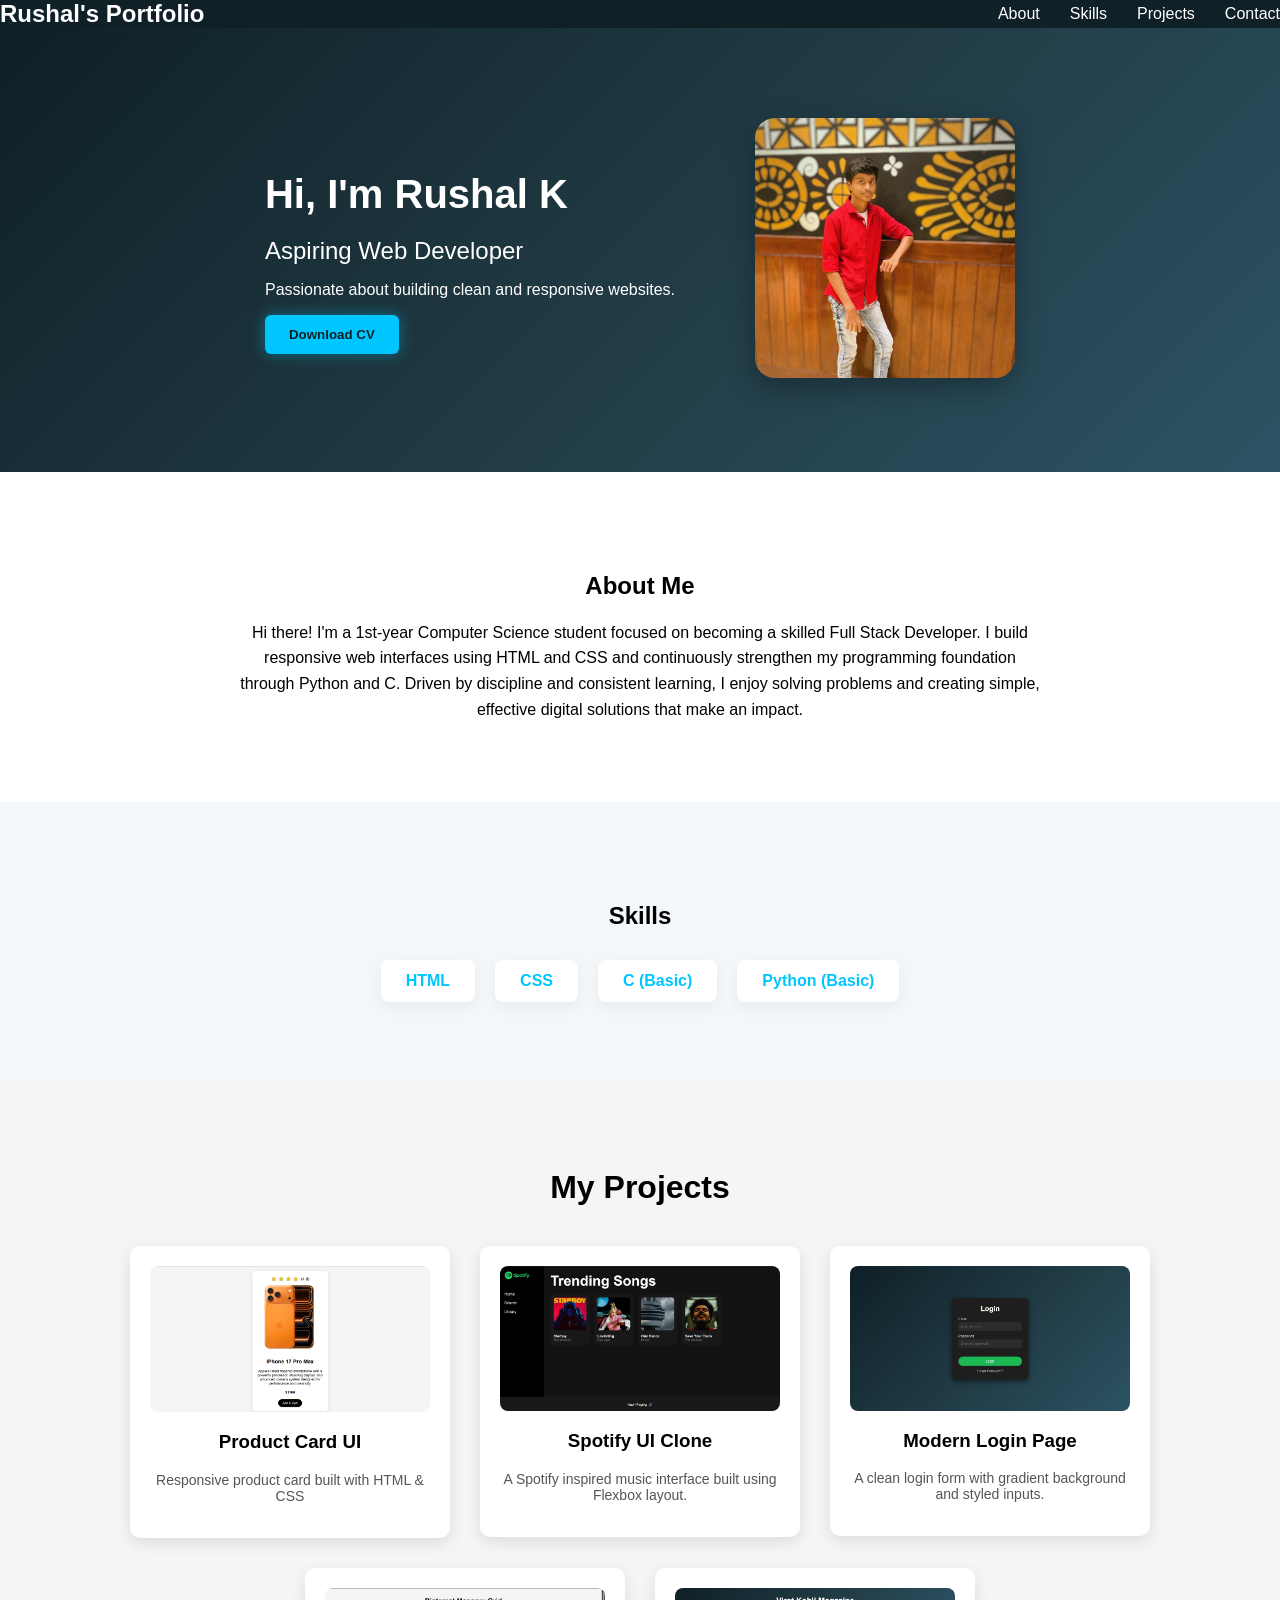
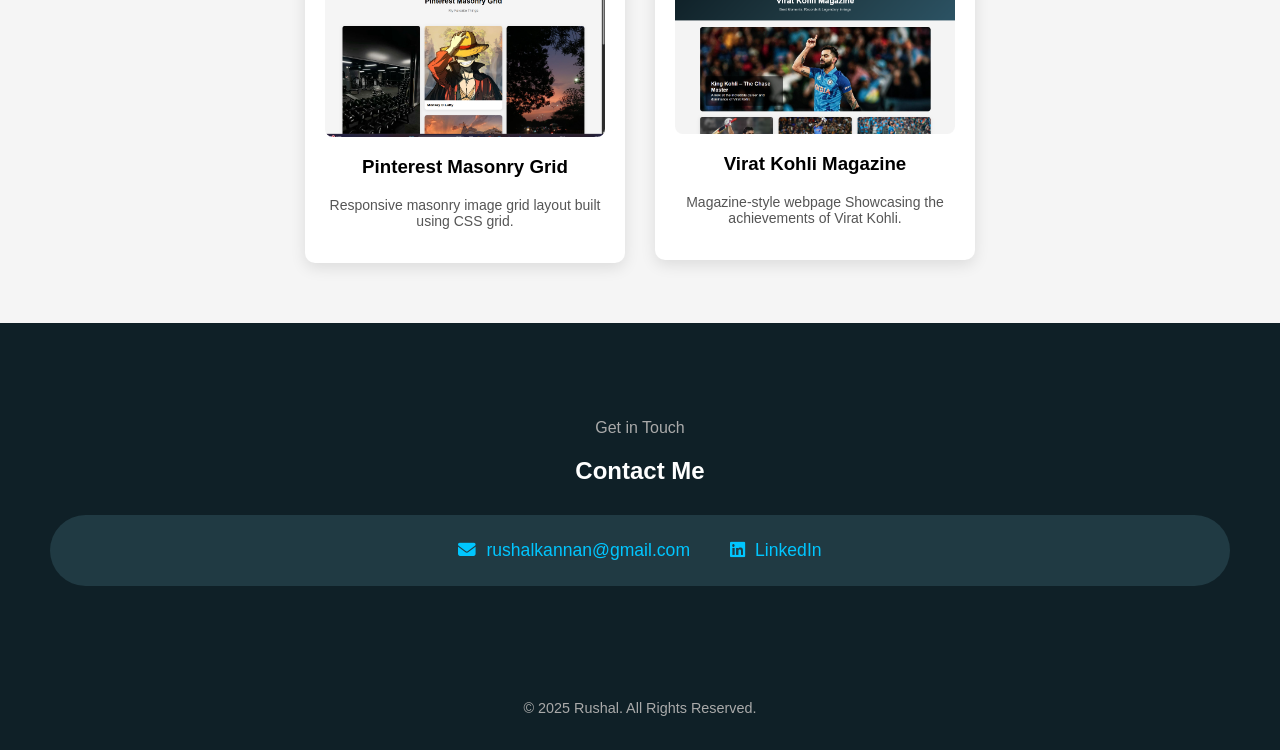
==== index.html @ 4afa9733 "Add files via upload" ====
<!DOCTYPE html>
<html lang="en">
<head>
    <meta charset="UTF-8">
    <meta name="viewport" content="width=device-width, initial-scale=1.0">
    <title>Rushal's Portfolio</title>
    <link rel="stylesheet" href="style.css">
    <link rel="stylesheet" href="https://cdnjs.cloudflare.com/ajax/libs/font-awesome/6.5.0/css/all.min.css">
</head>
<body>
    <nav>
        <h2>Rushal's Portfolio</h2>
        <ul>
            <li><a href="#about">About</a></li>
            <li><a href="#skills">Skills</a></li>
            <li><a href="#projects">Projects</a></li>
            <li><a href="#contact">Contact</a></li>
        </ul>
    </nav>
<header class="hero">
    <div class="hero-text">
        <h1>Hi, I'm Rushal K</h1>
        <h2>Aspiring Web Developer</h2>
        <p>Passionate about building clean and responsive websites.</p>
        <a href="Rushal_CV.pdf" download>
        <button>Download CV</button>
        </a>
    </div>

    <div class="hero-image">
        <img src="pfp.jpeg" alt="Profile">
    </div>
</header>
<section id="about" class="about">
    <h2>About Me</h2>
        <div class="about-text">
            <p>
                Hi there! I'm a 1st-year Computer Science student focused on becoming a skilled Full Stack Developer.
                I build responsive web interfaces using HTML and CSS and continuously strengthen my programming
                foundation through Python and C. Driven by discipline and consistent learning, I enjoy solving problems and creating simple,
                effective digital solutions that make an impact.
            </p>
        </div>
    </div>
</section>    
<section id="skills" class="skills">
        <h2>Skills</h2>
        <div class="skills-box">
            <div>HTML</div>
            <div>CSS</div>
            <div>C (Basic)</div>
            <div>Python (Basic)</div>
        </div>
    </section>
    <section id="projects" class="projects">
        <h2> My Projects</h2>
        <div class="project-container">
            <a href="Projects/Product Card/index.html" target="_blank">
                <div class="card">
                    <img src="img/product.png" alt="Product Card">
                    <h3>Product Card UI</h3>
                    <p>Responsive product card built with HTML & CSS</p>
                </div>
            </a>
            <a href="Projects/Spotify UI Clone/index.html" target="_blank">
                <div class="card">
                    <img src="img/spotify.png" alt="Spotify UI Clone">
                    <h3>Spotify UI Clone</h3>
                    <p>A Spotify inspired music interface built using Flexbox layout.</p>
                </div>
            </a>
            <a href="Projects/Login Page/index.html" target="_blank">
                <div class="card">
                    <img src="img/login.png" alt="Login Page">
                    <h3>Modern Login Page</h3>
                    <p>A clean login form with gradient background and styled inputs.</p>
                </div>
            </a>
            <a href="Projects/Pinterest Masonry Grid/index.html" target="_blank">
                <div class="card">
                    <img src="img/pinterest masonry.png" alt="Pinterest Masonry">
                    <h3>Pinterest Masonry Grid</h3>
                    <p>Responsive masonry image grid layout built using CSS grid.</p>
                </div>
            </a>
            <a href="Projects/Kohli Magazine/index.html" target="_blank">
                <div class="card">
                    <img src="img/kohli magazine.png" alt="Kohli Magazine">
                    <h3>Virat Kohli Magazine</h3>
                    <p>Magazine-style webpage Showcasing the achievements of Virat Kohli.</p>
                </div>
            </a>
        </div>
    </section>
    <section id="contact" class="contact">
    <p class="contact-subtitle">Get in Touch</p>
    <h1>Contact Me</h1>
    <div class="contact-box">
        <div class="contact-item">
            <i class="fa-solid fa-envelope"></i>
            <a href="mailto:rushalkannan@gmail.com">
                rushalkannan@gmail.com
            </a>
        </div>
        <div class="contact-item">
            <i class="fa-brands fa-linkedin"></i>
            <a href="https://www.linkedin.com/in/rushal-kannan-a115113a9/" target="_blank">
                LinkedIn
            </a>
        </div>
    </div>
</section>
<footer>
    <p>© 2025 Rushal. All Rights Reserved.</p>
</footer>
</body>
</html>
---- style.css ----
/* ===============================
   GLOBAL
================================= */
html {
    scroll-behavior: smooth;
}

body {
    margin: 0;
    font-family: 'Segoe UI', sans-serif;
    background: #f4f7fa;
    color: black;
}

/* ===============================
   NAVBAR
================================= */
nav {
    display: flex;
    justify-content: space-between;
    padding: 18px 50x;
    align-items: center;
    background: #0f2027;
    z-index: 1000;
}

nav h2 {
    color: white;
    margin: 0;
}

nav ul {
    display: flex;
    gap: 30px;
    list-style: none;
    margin: 0;
    padding: 0;
}

nav ul li a {
    text-decoration: none;
    color: white;
    transition: 0.3s;
    font-weight: 500;
}

nav ul li a:hover {
    color: #00c6ff;
}

/* ===============================
   HERO SECTION
================================= */
.hero {
    display: flex;
    justify-content: center;
    align-items: center;
    gap: 80px;
    padding: 90px 60px;
    background: linear-gradient(135deg, #0f2027, #203a43, #2c5364);
    color: white;
    flex-wrap: wrap;
}

.hero-text {
    max-width: 500px;
}

.hero-text h1 {
    font-size: 2.5rem;
    margin-bottom: 10px;
}

.hero-text h2 {
    font-weight: 400;
    margin-bottom: 15px;
}

.hero-text button {
    padding: 12px 24px;
    border: none;
    background: #00c6ff;
    color: #0f2027;
    border-radius: 6px;
    cursor: pointer;
    font-weight: 600;
    transition: 0.3s;
    box-shadow: 0 0 15px rgba(0,198,255,0.4);
}

.hero-text button:hover {
    background: white;
    color: #0f2027;
}

.hero-image img {
    width: 260px;
    border-radius: 20px;
    box-shadow: 0 10px 30px rgba(0,0,0,0.3);
}

/* ===============================
   SECTION GENERAL
================================= */
section {
    padding: 80px 50px;
}

/* ===============================
   ABOUT
================================= */
.about {
    background: white;
    text-align: center;
}

.about p {
    max-width: 800px;
    margin: auto;
    line-height: 1.6;
}

/* ===============================
   SKILLS
================================= */
.skills {
    background: #f4f7fa;
    text-align: center;
}

.skills-box {
    display: flex;
    justify-content: center;
    gap: 20px;
    flex-wrap: wrap;
    margin-top: 30px;
}

.skills-box div {
    background: white;
    padding: 12px 25px;
    border-radius: 8px;
    color: #00c6ff;
    font-weight: 600;
    box-shadow: 0 5px 15px rgba(0,0,0,0.05);
    transition: 0.3s;
}

.skills-box div:hover {
    background: #00c6ff;
    color: #0f2027;
}

/* ===============================
   PROJECTS
================================= */
.projects {
    padding: 60px 10%;
    background: #f5f5f5;
    text-align: center;
}

.projects h2{
    font-size: 32px;
    margin-bottom: 40px;
}

.project-container {
    display: flex;
    justify-content: center;
    gap: 30px;
    flex-wrap: wrap;
}
.project-container a{
    text-decoration: none;
    color: inherit;
}
.card img{
    width: 100%;
    border-radius: 8px;
}

.card {
    background: white;
    padding: 20px;
    width: 280px;
    border-radius: 10px;
    box-shadow: 0 5px 15px rgba(0,0,0,0.1);
    transition: 0.3s;
}

.card:hover {
    transform: translateY(-5px);
}

.card h3{
    margin-top: 15px;
}

.card p{
    font-size: 14px;
    color: #555;
    margin-top: 8px;
}

/* ===============================
   CONTACT
================================= */
.contact {
    background: #0f2027;
    color: white;
    text-align: center;
}

.contact-subtitle {
    color: #aaa;
}

.contact-box {
    display: flex;
    justify-content: center;
    align-items: center;
    gap: 40px;
    background: #203a43;
    padding: 25px 50px;
    border-radius: 40px;
    margin-top: 30px;
    flex-wrap: wrap;
}

.contact-item {
    display: flex;
    align-items: center;
    gap: 10px;
    font-size: 1.1rem;
}

.contact-item i {
    color: #00c6ff;
}

.contact-item a {
    text-decoration: none;
    color: #00c6ff;
    font-weight: 500;
}

.contact-item a:hover {
    text-decoration: underline;
}

/* ===============================
   FOOTER
================================= */
footer {
    background: #0f2027;
    color: #aaa;
    text-align: center;
    padding: 20px;
    font-size: 0.9rem;
}
/* =============================== */
/*        MOBILE RESPONSIVE        */
/* =============================== */
@media (max-width: 768px) {

    /* ===== NAVBAR ===== */
    nav {
        padding: 10px 15px;
        flex-direction: row;      /* keep horizontal */
        align-items: center;
    }

    nav h2 {
        font-size: 18px;
    }

    nav ul {
        display: flex;
        flex-direction: row;      /* keep horizontal */
        justify-content: flex-end;
    }

    nav ul li {
        margin-left: 12px;
    }

    nav ul li a {
        font-size: 14px;
    }

    /* ===== HERO ===== */
    .hero {
        flex-direction: column;
        text-align: center;
        padding: 50px 20px;
    }

    .hero-text h1 {
        font-size: 26px;
    }

    .hero-text h2 {
        font-size: 18px;
    }

    .hero-text p {
        font-size: 14px;
    }

    .hero img {
        width: 80%;
        margin-top: 25px;
    }

    /* ===== SECTIONS ===== */
    section {
        padding: 40px 20px;
    }

}
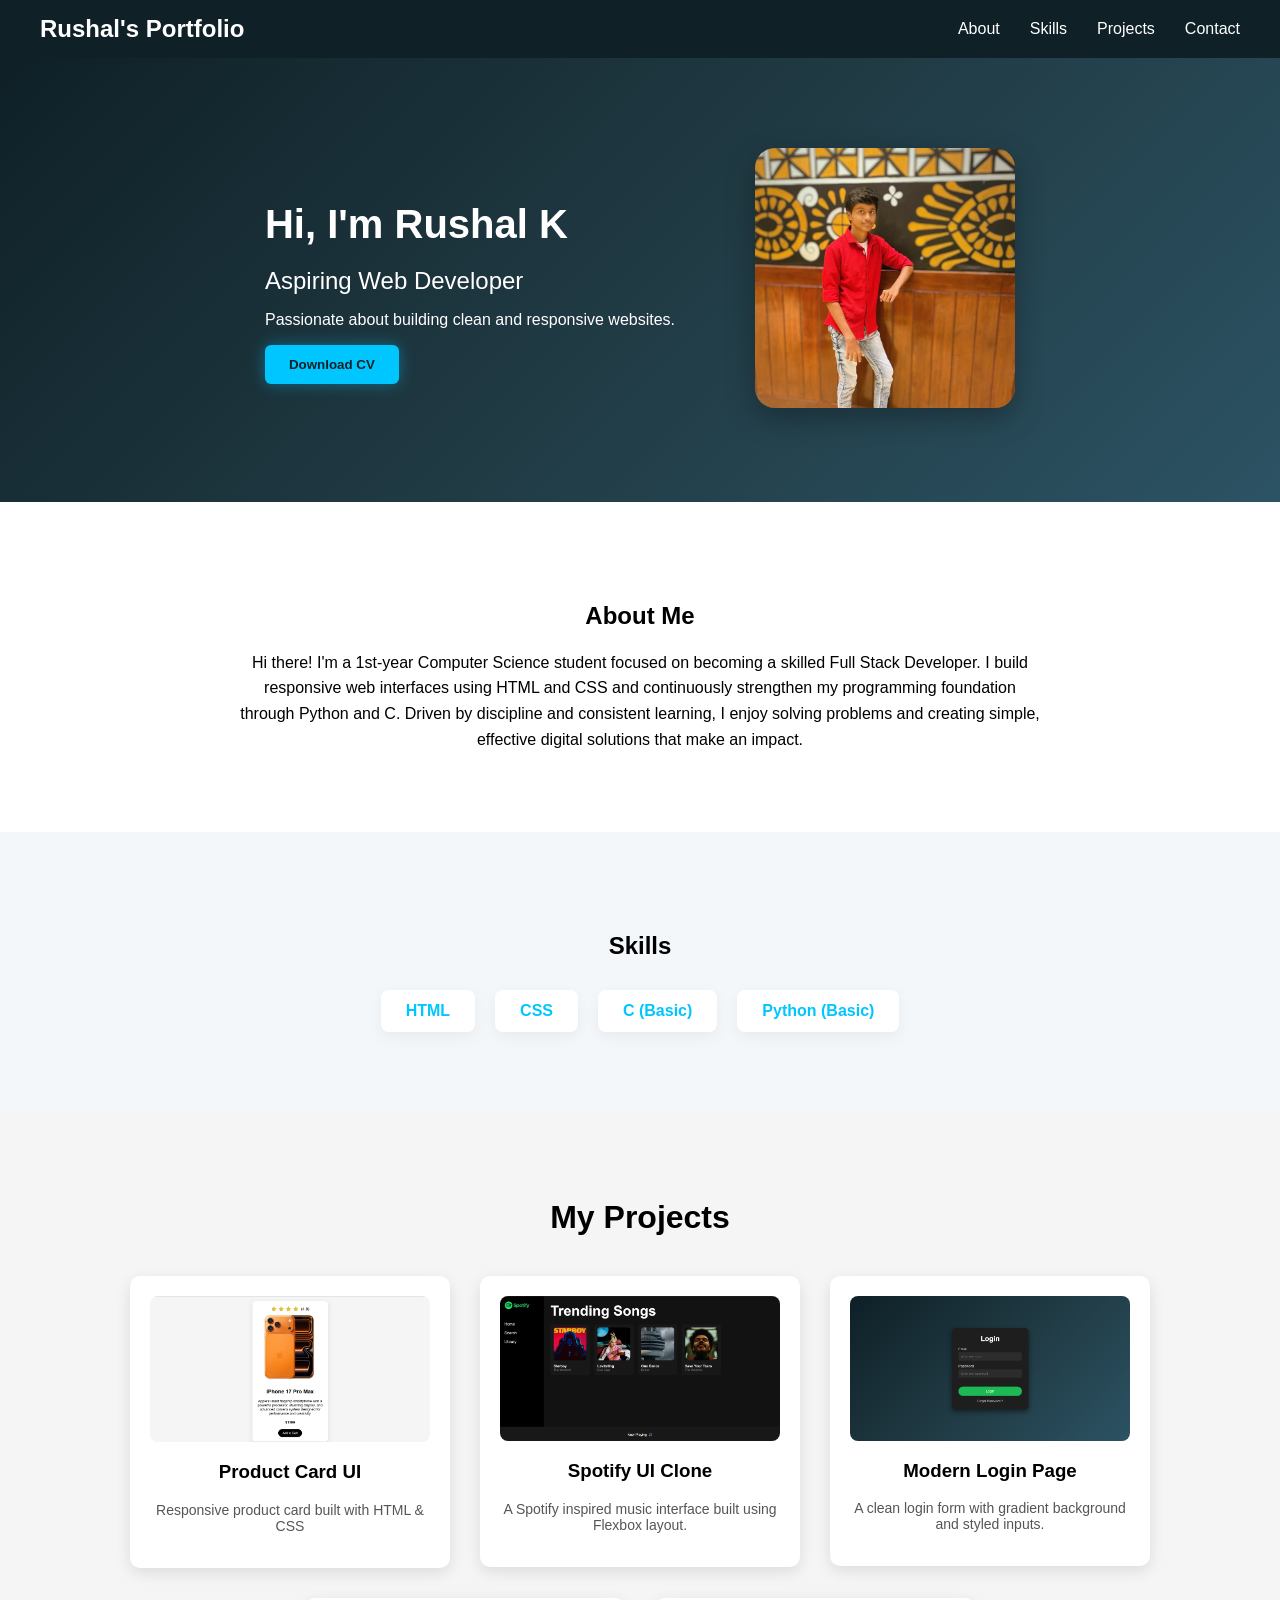
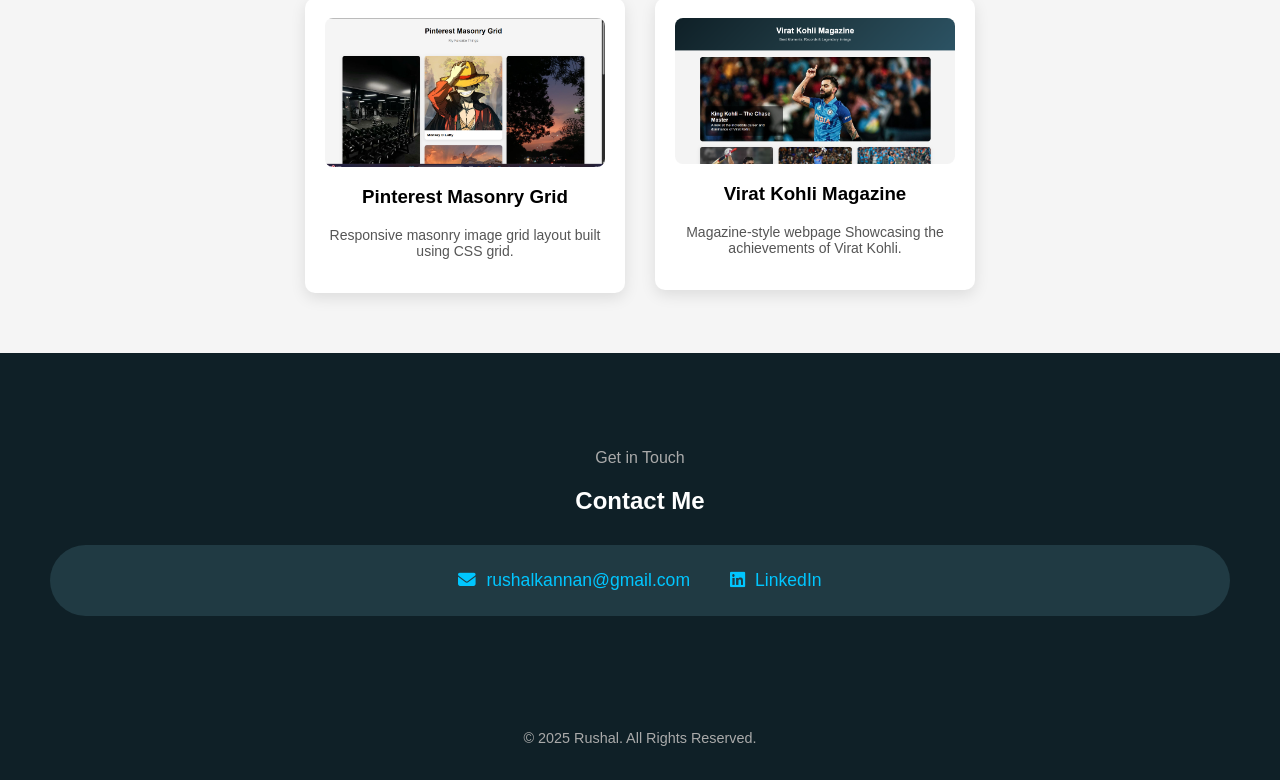
==== commit e4cf17e9: "Add files via upload" ====
--- a/index.html
+++ b/index.html
@@ -9,6 +9,7 @@
 </head>
 <body>
     <nav>
+        <div class="nav-container">
         <h2>Rushal's Portfolio</h2>
         <ul>
             <li><a href="#about">About</a></li>
@@ -16,6 +17,7 @@
             <li><a href="#projects">Projects</a></li>
             <li><a href="#contact">Contact</a></li>
         </ul>
+        </div>
     </nav>
 <header class="hero">
     <div class="hero-text">
--- a/style.css
+++ b/style.css
@@ -15,15 +15,18 @@
 /* ===============================
    NAVBAR
 ================================= */
-nav {
+.nav-container {
     display: flex;
     justify-content: space-between;
-    padding: 18px 50x;
+    padding: 15px 20px;
     align-items: center;
+    margin: 0 auto;
+    max-width: 1200px;
+}
+nav{
+    width: 100%;
     background: #0f2027;
-    z-index: 1000;
-}
-
+}
 nav h2 {
     color: white;
     margin: 0;
@@ -266,9 +269,12 @@
 
     /* ===== NAVBAR ===== */
     nav {
-        padding: 10px 15px;
         flex-direction: row;      /* keep horizontal */
         align-items: center;
+    }
+
+    .nav-container{
+        padding: 10px 15px;
     }
 
     nav h2 {
@@ -278,7 +284,8 @@
     nav ul {
         display: flex;
         flex-direction: row;      /* keep horizontal */
-        justify-content: flex-end;
+        gap: 20px;
+        padding-right: 20px;
     }
 
     nav ul li {
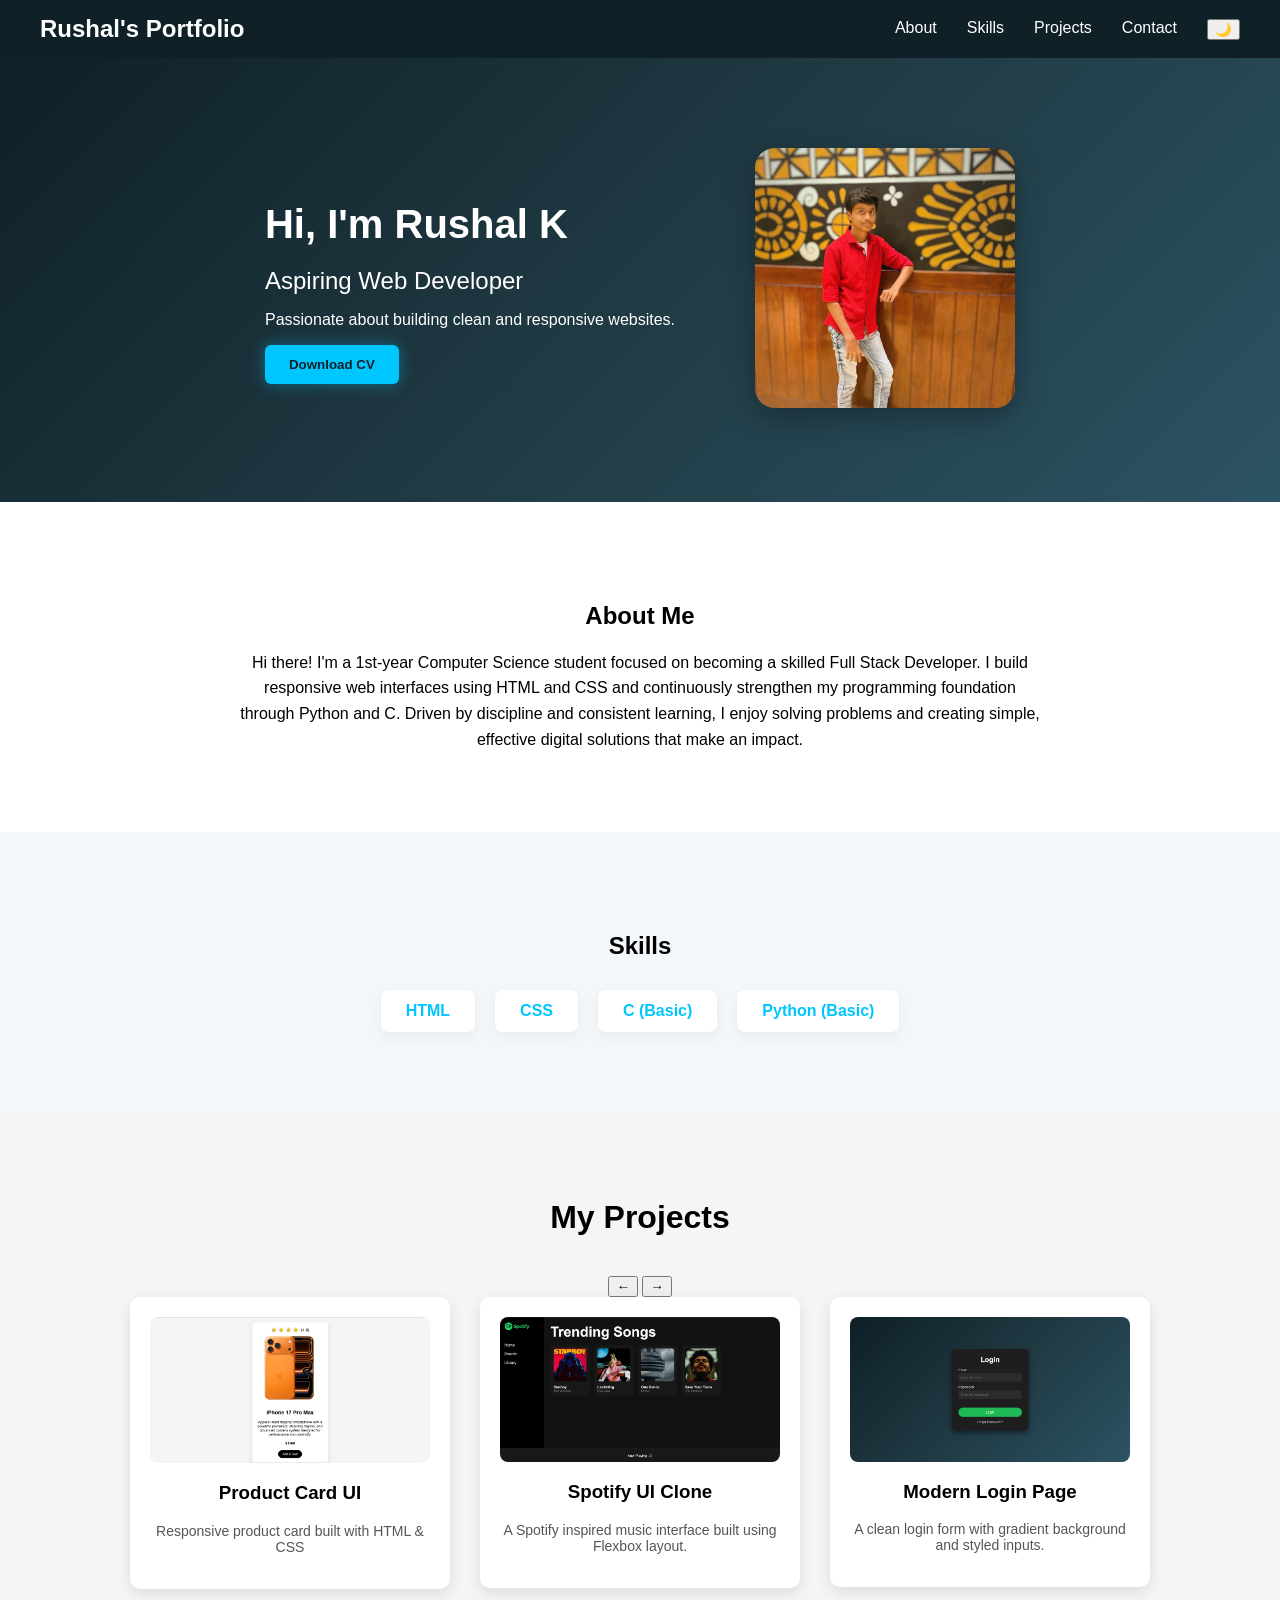
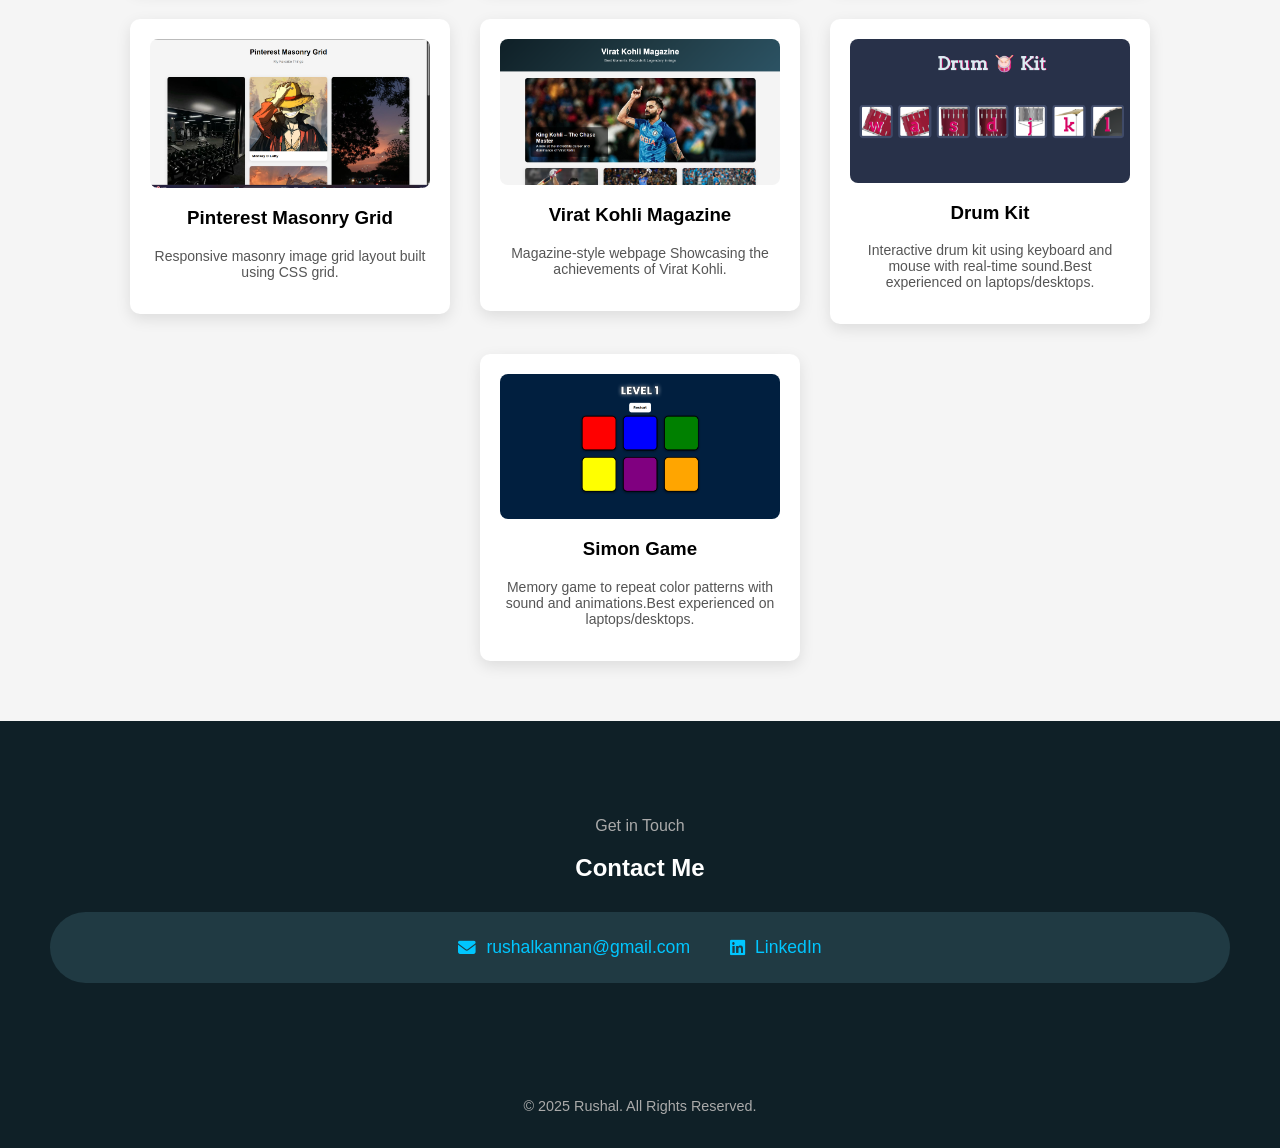
==== commit 917a3fce: "Add files via upload" ====
--- a/index.html
+++ b/index.html
@@ -16,6 +16,7 @@
             <li><a href="#skills">Skills</a></li>
             <li><a href="#projects">Projects</a></li>
             <li><a href="#contact">Contact</a></li>
+            <li><button id="theme-toggle">🌙</button></li>
         </ul>
         </div>
     </nav>
@@ -55,7 +56,13 @@
         </div>
     </section>
     <section id="projects" class="projects">
-        <h2> My Projects</h2>
+        <div class="projects-header">
+            <h2>My Projects</h2>
+            <div class="scroll-buttons">
+                <button id="left-btn">←</button>
+                <button id="right-btn">→</button>
+            </div>
+        </div>
         <div class="project-container">
             <a href="Projects/Product Card/index.html" target="_blank">
                 <div class="card">
@@ -92,6 +99,20 @@
                     <p>Magazine-style webpage Showcasing the achievements of Virat Kohli.</p>
                 </div>
             </a>
+            <a href="Projects/Drum Kit/index.html" target="_blank">
+                <div class="card">
+                    <img src="img/drum kit.png" alt="Drum Kit">
+                    <h3>Drum Kit</h3>
+                    <p>Interactive drum kit using keyboard and mouse with real-time sound.Best experienced on laptops/desktops.</p>
+                </div>
+            </a>
+            <a href="Projects/Simon Game/index.html" target="_blank">
+                <div class="card">
+                    <img src="img/simon.png" alt="Simon Game">
+                    <h3>Simon Game</h3>
+                    <p>Memory game to repeat color patterns with sound and animations.Best experienced on laptops/desktops.</p>
+                </div>
+            </a>
         </div>
     </section>
     <section id="contact" class="contact">
@@ -115,5 +136,6 @@
 <footer>
     <p>© 2025 Rushal. All Rights Reserved.</p>
 </footer>
+<script src="script.js"></script>
 </body>
 </html>
